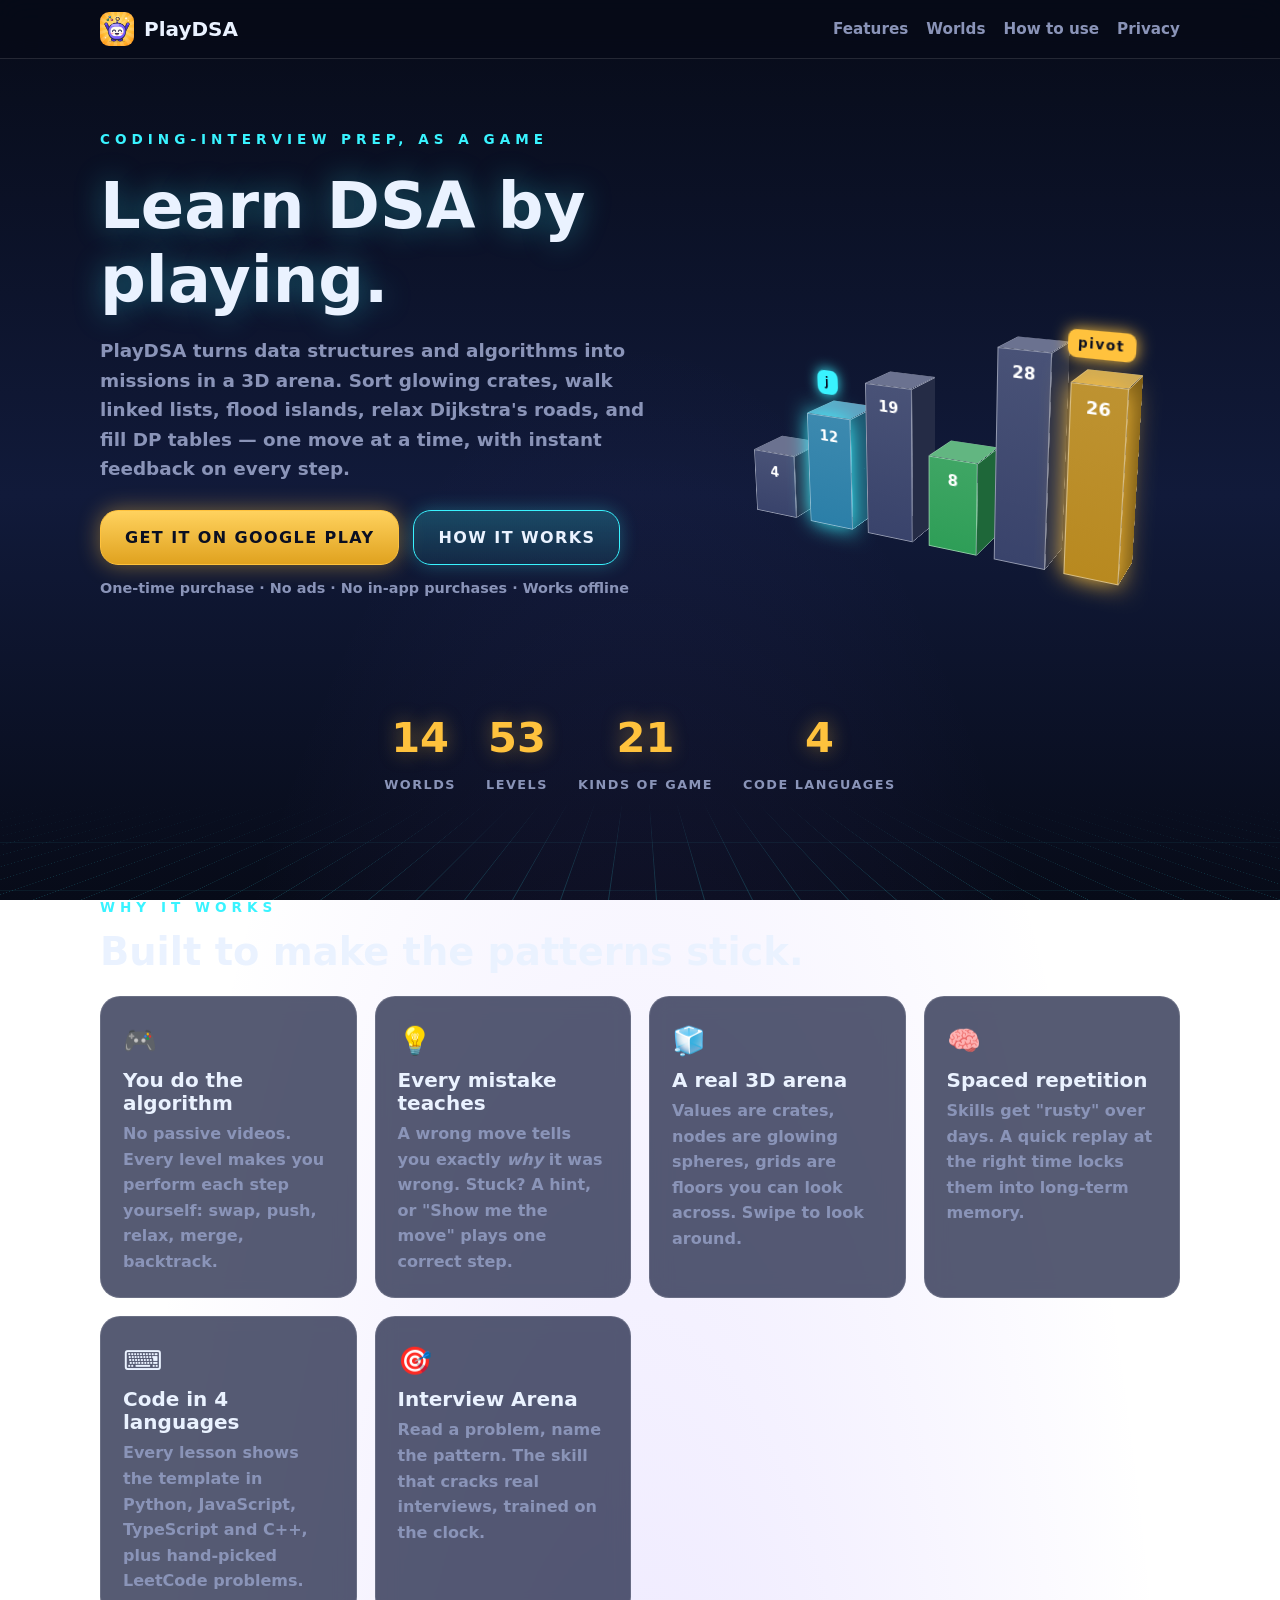
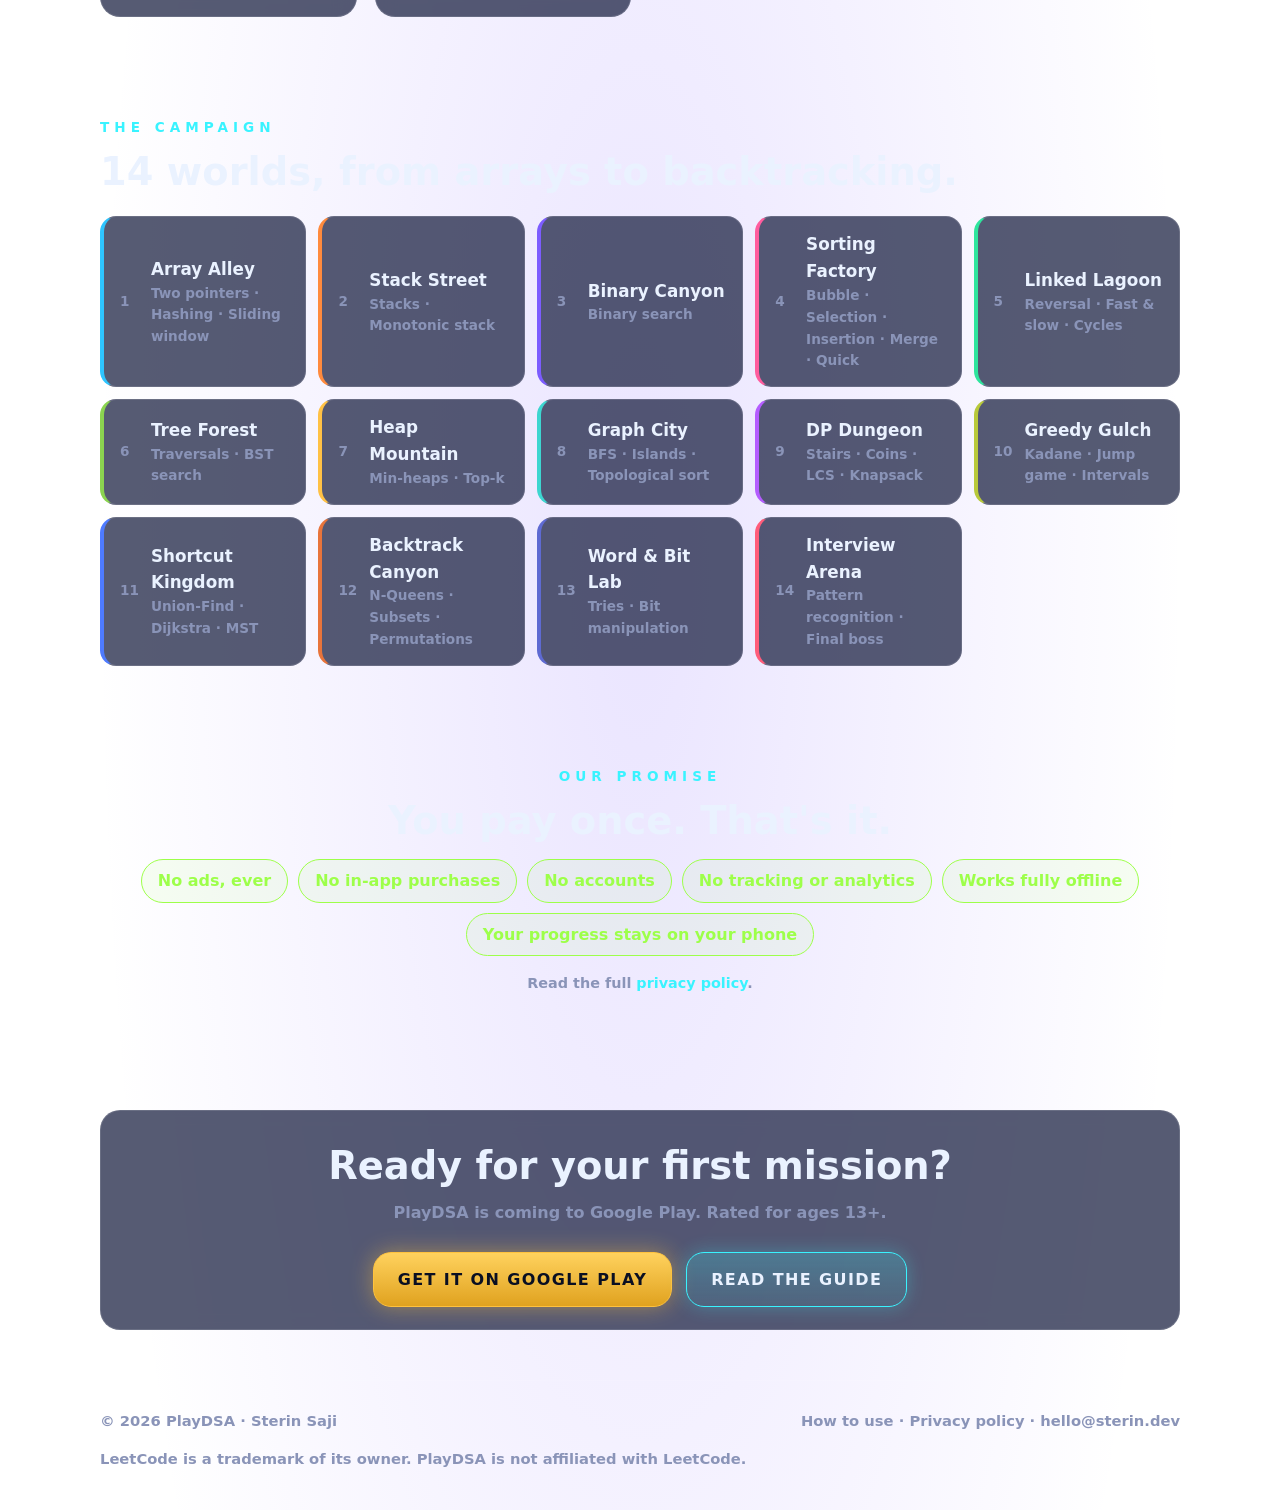
==== index.html @ d402b8c7 "policy and landing page" ====
<!DOCTYPE html>
<html lang="en">
<head>
  <meta charset="utf-8">
  <meta name="viewport" content="width=device-width, initial-scale=1">
  <title>PlayDSA — Learn Data Structures &amp; Algorithms by Playing</title>
  <meta name="description" content="PlayDSA turns coding-interview prep into a 3D game. 53 levels across 14 worlds: sorting, trees, graphs, dynamic programming and more. No ads, no tracking, works offline.">
  <meta property="og:title" content="PlayDSA — Learn DSA by playing">
  <meta property="og:description" content="A 3D game that teaches the data structures and algorithms you need for coding interviews. No ads. No tracking. Works offline.">
  <meta property="og:type" content="website">
  <meta property="og:image" content="assets/icon.png">
  <meta name="theme-color" content="#070b18">
  <link rel="icon" type="image/png" href="assets/icon.png">
  <link rel="stylesheet" href="style.css">
</head>
<body>
  <nav>
    <div class="wrap">
      <a class="brand" href="index.html"><img src="assets/icon.png" alt="">PlayDSA</a>
      <div class="links">
        <a class="wide" href="#features">Features</a>
        <a class="wide" href="#worlds">Worlds</a>
        <a href="how-to-use.html">How to use</a>
        <a href="privacy.html">Privacy</a>
      </div>
    </div>
  </nav>

  <header class="wrap hero">
    <div>
      <div class="kicker">Coding-interview prep, as a game</div>
      <h1>Learn DSA by playing.</h1>
      <p class="lead">PlayDSA turns data structures and algorithms into missions in a 3D arena. Sort glowing crates, walk linked lists, flood islands, relax Dijkstra's roads, and fill DP tables — one move at a time, with instant feedback on every step.</p>
      <div class="cta">
        <!-- Replace href with your Google Play listing URL once the app is live. -->
        <a class="btn primary" href="#get">Get it on Google Play</a>
        <a class="btn" href="how-to-use.html">How it works</a>
      </div>
      <p class="note">One-time purchase · No ads · No in-app purchases · Works offline</p>
    </div>
    <div class="stage" aria-hidden="true">
      <div class="row">
        <div class="crate" style="--h:70px"><div class="t"></div><div class="s"></div><div class="f">4</div></div>
        <div class="crate" style="--h:120px;--c:#2b7fa8;--g:#39f3ff"><span class="tag">j</span><div class="t"></div><div class="s"></div><div class="f">12</div></div>
        <div class="crate" style="--h:160px"><div class="t"></div><div class="s"></div><div class="f">19</div></div>
        <div class="crate" style="--h:95px;--c:#2e9e57"><div class="t"></div><div class="s"></div><div class="f">8</div></div>
        <div class="crate" style="--h:210px"><div class="t"></div><div class="s"></div><div class="f">28</div></div>
        <div class="crate" style="--h:185px;--c:#b8891f;--g:#ffc23d"><span class="tag" style="background:#ffc23d;box-shadow:0 0 14px #ffc23d">pivot</span><div class="t"></div><div class="s"></div><div class="f">26</div></div>
      </div>
    </div>
  </header>

  <section class="wrap">
    <div class="stats">
      <div class="stat"><b>14</b><span>worlds</span></div>
      <div class="stat"><b>53</b><span>levels</span></div>
      <div class="stat"><b>21</b><span>kinds of game</span></div>
      <div class="stat"><b>4</b><span>code languages</span></div>
    </div>
  </section>

  <section id="features" class="wrap">
    <div class="kicker">Why it works</div>
    <h2>Built to make the patterns stick.</h2>
    <div class="grid" style="margin-top:22px">
      <div class="card"><div class="icon">🎮</div><h3>You do the algorithm</h3><p>No passive videos. Every level makes you perform each step yourself: swap, push, relax, merge, backtrack.</p></div>
      <div class="card"><div class="icon">💡</div><h3>Every mistake teaches</h3><p>A wrong move tells you exactly <em>why</em> it was wrong. Stuck? A hint, or "Show me the move" plays one correct step.</p></div>
      <div class="card"><div class="icon">🧊</div><h3>A real 3D arena</h3><p>Values are crates, nodes are glowing spheres, grids are floors you can look across. Swipe to look around.</p></div>
      <div class="card"><div class="icon">🧠</div><h3>Spaced repetition</h3><p>Skills get "rusty" over days. A quick replay at the right time locks them into long-term memory.</p></div>
      <div class="card"><div class="icon">⌨️</div><h3>Code in 4 languages</h3><p>Every lesson shows the template in Python, JavaScript, TypeScript and C++, plus hand-picked LeetCode problems.</p></div>
      <div class="card"><div class="icon">🎯</div><h3>Interview Arena</h3><p>Read a problem, name the pattern. The skill that cracks real interviews, trained on the clock.</p></div>
    </div>
  </section>

  <section id="worlds" class="wrap">
    <div class="kicker">The campaign</div>
    <h2>14 worlds, from arrays to backtracking.</h2>
    <div class="worlds" style="margin-top:22px">
      <div class="world" style="--c:#2ec5ff"><span class="num">1</span><div><b>Array Alley</b><span>Two pointers · Hashing · Sliding window</span></div></div>
      <div class="world" style="--c:#ff8a3d"><span class="num">2</span><div><b>Stack Street</b><span>Stacks · Monotonic stack</span></div></div>
      <div class="world" style="--c:#7c5cff"><span class="num">3</span><div><b>Binary Canyon</b><span>Binary search</span></div></div>
      <div class="world" style="--c:#ff5c9e"><span class="num">4</span><div><b>Sorting Factory</b><span>Bubble · Selection · Insertion · Merge · Quick</span></div></div>
      <div class="world" style="--c:#2ee59d"><span class="num">5</span><div><b>Linked Lagoon</b><span>Reversal · Fast &amp; slow · Cycles</span></div></div>
      <div class="world" style="--c:#8bd450"><span class="num">6</span><div><b>Tree Forest</b><span>Traversals · BST search</span></div></div>
      <div class="world" style="--c:#ffc145"><span class="num">7</span><div><b>Heap Mountain</b><span>Min-heaps · Top-k</span></div></div>
      <div class="world" style="--c:#3dd6d0"><span class="num">8</span><div><b>Graph City</b><span>BFS · Islands · Topological sort</span></div></div>
      <div class="world" style="--c:#b45cff"><span class="num">9</span><div><b>DP Dungeon</b><span>Stairs · Coins · LCS · Knapsack</span></div></div>
      <div class="world" style="--c:#b8c93a"><span class="num">10</span><div><b>Greedy Gulch</b><span>Kadane · Jump game · Intervals</span></div></div>
      <div class="world" style="--c:#4e7bff"><span class="num">11</span><div><b>Shortcut Kingdom</b><span>Union-Find · Dijkstra · MST</span></div></div>
      <div class="world" style="--c:#e8743b"><span class="num">12</span><div><b>Backtrack Canyon</b><span>N-Queens · Subsets · Permutations</span></div></div>
      <div class="world" style="--c:#5e6ad2"><span class="num">13</span><div><b>Word &amp; Bit Lab</b><span>Tries · Bit manipulation</span></div></div>
      <div class="world" style="--c:#ff5c7a"><span class="num">14</span><div><b>Interview Arena</b><span>Pattern recognition · Final boss</span></div></div>
    </div>
  </section>

  <section class="wrap promise">
    <div class="kicker">Our promise</div>
    <h2>You pay once. That's it.</h2>
    <ul>
      <li>No ads, ever</li>
      <li>No in-app purchases</li>
      <li>No accounts</li>
      <li>No tracking or analytics</li>
      <li>Works fully offline</li>
      <li>Your progress stays on your phone</li>
    </ul>
    <p class="note">Read the full <a href="privacy.html">privacy policy</a>.</p>
  </section>

  <section id="get" class="wrap" style="text-align:center">
    <div class="card">
      <h2>Ready for your first mission?</h2>
      <p>PlayDSA is coming to Google Play. Rated for ages 13+.</p>
      <div class="cta" style="justify-content:center">
        <!-- Replace href with your Google Play listing URL once the app is live. -->
        <a class="btn primary" href="#get">Get it on Google Play</a>
        <a class="btn" href="how-to-use.html">Read the guide</a>
      </div>
    </div>
  </section>

  <footer>
    <div class="wrap">
      <span>© 2026 PlayDSA · Sterin Saji</span>
      <span><a href="how-to-use.html">How to use</a> · <a href="privacy.html">Privacy policy</a> · <a href="mailto:hello@sterin.dev">hello@sterin.dev</a></span>
      <span>LeetCode is a trademark of its owner. PlayDSA is not affiliated with LeetCode.</span>
    </div>
  </footer>
</body>
</html>
---- style.css ----
/* PlayDSA website — "night arena" style, matching the app. No external assets, no tracking. */
:root {
  --bg: #070b18;
  --sky: #111a3a;
  --panel: rgba(21, 29, 61, 0.72);
  --rim: rgba(255, 255, 255, 0.12);
  --text: #eaf2ff;
  --muted: #8a94b8;
  --cyan: #39f3ff;
  --magenta: #ff4fd0;
  --lime: #9dff4a;
  --amber: #ffc23d;
  --violet: #8b6cff;
  --radius: 20px;
  --font: "Nunito", "Segoe UI", system-ui, -apple-system, Roboto, sans-serif;
  --display: "Fredoka", "Trebuchet MS", "Segoe UI", system-ui, sans-serif;
}

* { box-sizing: border-box; }

html { scroll-behavior: smooth; }

html, body { overflow-x: hidden; }

body {
  margin: 0;
  font-family: var(--font);
  color: var(--text);
  background:
    radial-gradient(ellipse at 50% 70%, rgba(139, 108, 255, 0.18), transparent 60%),
    linear-gradient(180deg, var(--bg) 0%, var(--sky) 55%, var(--bg) 100%) fixed;
  line-height: 1.6;
  min-height: 100vh;
}

/* A neon floor grid fixed to the bottom of the viewport. */
body::before {
  content: "";
  position: fixed;
  inset: auto -50% 0 -50%;
  height: 45vh;
  background-image:
    linear-gradient(rgba(57, 243, 255, 0.18) 1px, transparent 1px),
    linear-gradient(90deg, rgba(57, 243, 255, 0.18) 1px, transparent 1px);
  background-size: 48px 48px;
  transform: perspective(420px) rotateX(62deg);
  transform-origin: 50% 100%;
  mask-image: linear-gradient(to top, black, transparent 90%);
  -webkit-mask-image: linear-gradient(to top, black, transparent 90%);
  pointer-events: none;
  z-index: -1;
}

a { color: var(--cyan); text-decoration: none; }
a:hover { text-decoration: underline; }

.wrap { width: min(1080px, 92vw); margin: 0 auto; }

/* ── Navigation ── */
nav {
  position: sticky;
  top: 0;
  z-index: 10;
  backdrop-filter: blur(14px);
  -webkit-backdrop-filter: blur(14px);
  background: rgba(7, 11, 24, 0.7);
  border-bottom: 1px solid var(--rim);
}
nav .wrap { display: flex; align-items: center; gap: 18px; padding: 12px 0; }
.brand { display: flex; align-items: center; gap: 10px; font-family: var(--display); font-weight: 700; font-size: 1.25rem; color: var(--text); }
.brand img { width: 34px; height: 34px; border-radius: 9px; }
.brand:hover { text-decoration: none; }
nav .links { margin-left: auto; display: flex; gap: 18px; flex-wrap: wrap; }
nav .links a { color: var(--muted); font-weight: 800; font-size: 0.95rem; }
nav .links a:hover, nav .links a.active { color: var(--text); text-decoration: none; }

/* ── Buttons ── */
.btn {
  display: inline-flex;
  align-items: center;
  gap: 10px;
  padding: 14px 24px;
  border-radius: 18px;
  font-family: var(--display);
  font-weight: 700;
  letter-spacing: 1.4px;
  text-transform: uppercase;
  border: 1.6px solid var(--cyan);
  color: var(--text);
  background: linear-gradient(180deg, rgba(57, 243, 255, 0.22), rgba(57, 243, 255, 0.08));
  box-shadow: 0 0 18px rgba(57, 243, 255, 0.28);
  transition: transform 0.12s, box-shadow 0.2s;
}
.btn:hover { text-decoration: none; transform: translateY(-2px); box-shadow: 0 0 28px rgba(57, 243, 255, 0.5); }
.btn.primary { background: linear-gradient(180deg, #ffd25e, #e0a21f); border-color: var(--amber); color: #0a0f22; box-shadow: 0 0 22px rgba(255, 194, 61, 0.45); }

/* ── Hero ── */
.hero { display: grid; grid-template-columns: 1.1fr 1fr; gap: 40px; align-items: center; padding: 70px 0 40px; }
.kicker { font-family: var(--display); color: var(--cyan); letter-spacing: 5px; font-weight: 700; font-size: 0.85rem; text-transform: uppercase; }
h1, h2, h3 { font-family: var(--display); line-height: 1.15; margin: 0.3em 0; }
h1 { font-size: clamp(2.4rem, 6vw, 4rem); text-shadow: 0 0 30px rgba(57, 243, 255, 0.35); }
h2 { font-size: clamp(1.7rem, 3.5vw, 2.4rem); }
.lead { color: var(--muted); font-size: 1.15rem; font-weight: 700; max-width: 36em; }
.cta { display: flex; gap: 14px; flex-wrap: wrap; margin-top: 26px; }
.note { color: var(--muted); font-size: 0.9rem; font-weight: 700; margin-top: 12px; }

/* CSS-only 3D crates, like the in-game arena. */
.stage { height: 340px; perspective: 900px; display: flex; align-items: flex-end; justify-content: center; }
.row { display: flex; gap: 18px; align-items: flex-end; transform: rotateX(-14deg) rotateY(-26deg); transform-style: preserve-3d; animation: sway 7s ease-in-out infinite; }
@keyframes sway { 0%, 100% { transform: rotateX(-14deg) rotateY(-26deg); } 50% { transform: rotateX(-12deg) rotateY(-14deg); } }
.crate { --h: 120px; --w: 52px; --c: #39436b; --g: transparent; position: relative; width: var(--w); height: var(--h); transform-style: preserve-3d; animation: bob 3.2s ease-in-out infinite; }
.crate:nth-child(2n) { animation-delay: -1.2s; }
.crate:nth-child(3n) { animation-delay: -2.1s; }
@keyframes bob { 0%, 100% { transform: translateY(0); } 50% { transform: translateY(-6px); } }
.crate .f, .crate .t, .crate .s { position: absolute; border: 1.6px solid color-mix(in srgb, var(--c) 55%, white); }
/* A real cube: front pushed forward, top laid flat on the top edge, side standing at the right edge. */
.crate .f { inset: 0; transform: translateZ(calc(var(--w) / 2)); background: linear-gradient(180deg, color-mix(in srgb, var(--c) 92%, white), var(--c)); display: flex; justify-content: center; padding-top: 8px; font-family: var(--display); font-weight: 700; color: white; box-shadow: 0 0 24px var(--g); }
.crate .t { left: 0; top: calc(var(--w) / -2); width: var(--w); height: var(--w); transform: rotateX(90deg); background: color-mix(in srgb, var(--c) 75%, white); }
.crate .s { left: calc(var(--w) / 2); top: 0; width: var(--w); height: var(--h); transform: rotateY(90deg); background: color-mix(in srgb, var(--c) 65%, black); }
.tag { position: absolute; top: -48px; left: 50%; transform: translateX(-50%); background: var(--cyan); color: #0a0f22; font-family: var(--display); font-weight: 700; font-size: 0.75rem; letter-spacing: 1.4px; padding: 3px 9px; border-radius: 8px; box-shadow: 0 0 14px var(--cyan); white-space: nowrap; }
.crate .tag { transform: translateX(-50%) translateZ(calc(var(--w) / 2)); }

/* ── Sections & cards ── */
section { padding: 50px 0; }
.grid { display: grid; grid-template-columns: repeat(auto-fit, minmax(240px, 1fr)); gap: 18px; }
.card {
  background: var(--panel);
  border: 1.4px solid var(--rim);
  border-radius: var(--radius);
  padding: 22px;
  backdrop-filter: blur(10px);
  -webkit-backdrop-filter: blur(10px);
}
.card h3 { font-size: 1.25rem; }
.card p { color: var(--muted); font-weight: 700; margin: 0.4em 0 0; }
.icon { font-size: 1.7rem; }
.worlds { display: grid; grid-template-columns: repeat(auto-fit, minmax(200px, 1fr)); gap: 12px; }
.world { display: flex; gap: 12px; align-items: center; padding: 14px 16px; border-radius: 16px; background: var(--panel); border: 1.4px solid var(--rim); border-left: 4px solid var(--c, var(--cyan)); }
.world b { font-family: var(--display); font-size: 1.05rem; }
.world span { display: block; color: var(--muted); font-size: 0.85rem; font-weight: 700; }
.num { font-family: var(--display); color: var(--c, var(--cyan)); font-weight: 700; min-width: 2ch; }
.stats { display: flex; gap: 30px; flex-wrap: wrap; justify-content: center; text-align: center; }
.stat b { display: block; font-family: var(--display); font-size: 2.6rem; color: var(--amber); text-shadow: 0 0 20px rgba(255, 194, 61, 0.4); }
.stat span { color: var(--muted); font-weight: 800; letter-spacing: 1.5px; text-transform: uppercase; font-size: 0.8rem; }
.promise { text-align: center; }
.promise ul { list-style: none; padding: 0; display: flex; flex-wrap: wrap; gap: 10px; justify-content: center; }
.promise li { padding: 8px 16px; border-radius: 30px; border: 1.4px solid var(--lime); color: var(--lime); font-weight: 800; background: rgba(157, 255, 74, 0.08); }

/* ── Long-form pages (privacy, how to use) ── */
.doc { padding: 50px 0 80px; }
.doc .card { padding: 30px clamp(20px, 4vw, 44px); }
.doc h1 { font-size: clamp(2rem, 5vw, 3rem); }
.doc h2 { font-size: 1.5rem; margin-top: 1.6em; color: var(--cyan); }
.doc h3 { font-size: 1.15rem; margin-top: 1.2em; }
.doc p, .doc li { color: #cfd7f2; font-weight: 600; }
.doc li { margin: 0.35em 0; }
.doc table { width: 100%; border-collapse: collapse; margin: 1em 0; }
.doc th, .doc td { text-align: left; padding: 10px 12px; border-bottom: 1px solid var(--rim); vertical-align: top; }
.doc th { font-family: var(--display); color: var(--amber); font-weight: 700; }
.updated { color: var(--muted); font-weight: 800; }
.callout { border-left: 4px solid var(--lime); background: rgba(157, 255, 74, 0.08); padding: 14px 18px; border-radius: 12px; margin: 1.2em 0; }
.steps { counter-reset: step; list-style: none; padding: 0; }
.steps li { counter-increment: step; position: relative; padding-left: 52px; margin: 18px 0; }
.steps li::before { content: counter(step); position: absolute; left: 0; top: -2px; width: 36px; height: 36px; display: grid; place-items: center; border-radius: 10px; background: rgba(57, 243, 255, 0.15); border: 1.4px solid var(--cyan); color: var(--cyan); font-family: var(--display); font-weight: 700; }
kbd, code { font-family: ui-monospace, Menlo, Consolas, monospace; background: rgba(255, 255, 255, 0.08); padding: 1px 6px; border-radius: 6px; font-size: 0.92em; }
.toc { display: flex; flex-wrap: wrap; gap: 8px; margin: 1em 0 0.5em; }
.toc a { padding: 6px 12px; border-radius: 20px; border: 1px solid var(--rim); color: var(--text); font-weight: 800; font-size: 0.9rem; }

/* ── Footer ── */
footer { border-top: 1px solid var(--rim); padding: 28px 0 40px; color: var(--muted); font-weight: 700; font-size: 0.92rem; }
footer .wrap { display: flex; flex-wrap: wrap; gap: 14px 24px; justify-content: space-between; }
footer a { color: var(--muted); }

@media (max-width: 820px) {
  .hero { grid-template-columns: 1fr; padding-top: 40px; text-align: center; }
  .hero .lead { margin: 0 auto; }
  .cta { justify-content: center; }
  .stage { height: 280px; }
  .crate { --w: 40px; }
  nav .links { gap: 12px; }
  nav .links a { font-size: 0.85rem; }
  nav .links a.wide { display: none; }
  .brand span { display: none; }
}

@media (prefers-reduced-motion: reduce) {
  .row, .crate { animation: none; }
  html { scroll-behavior: auto; }
}
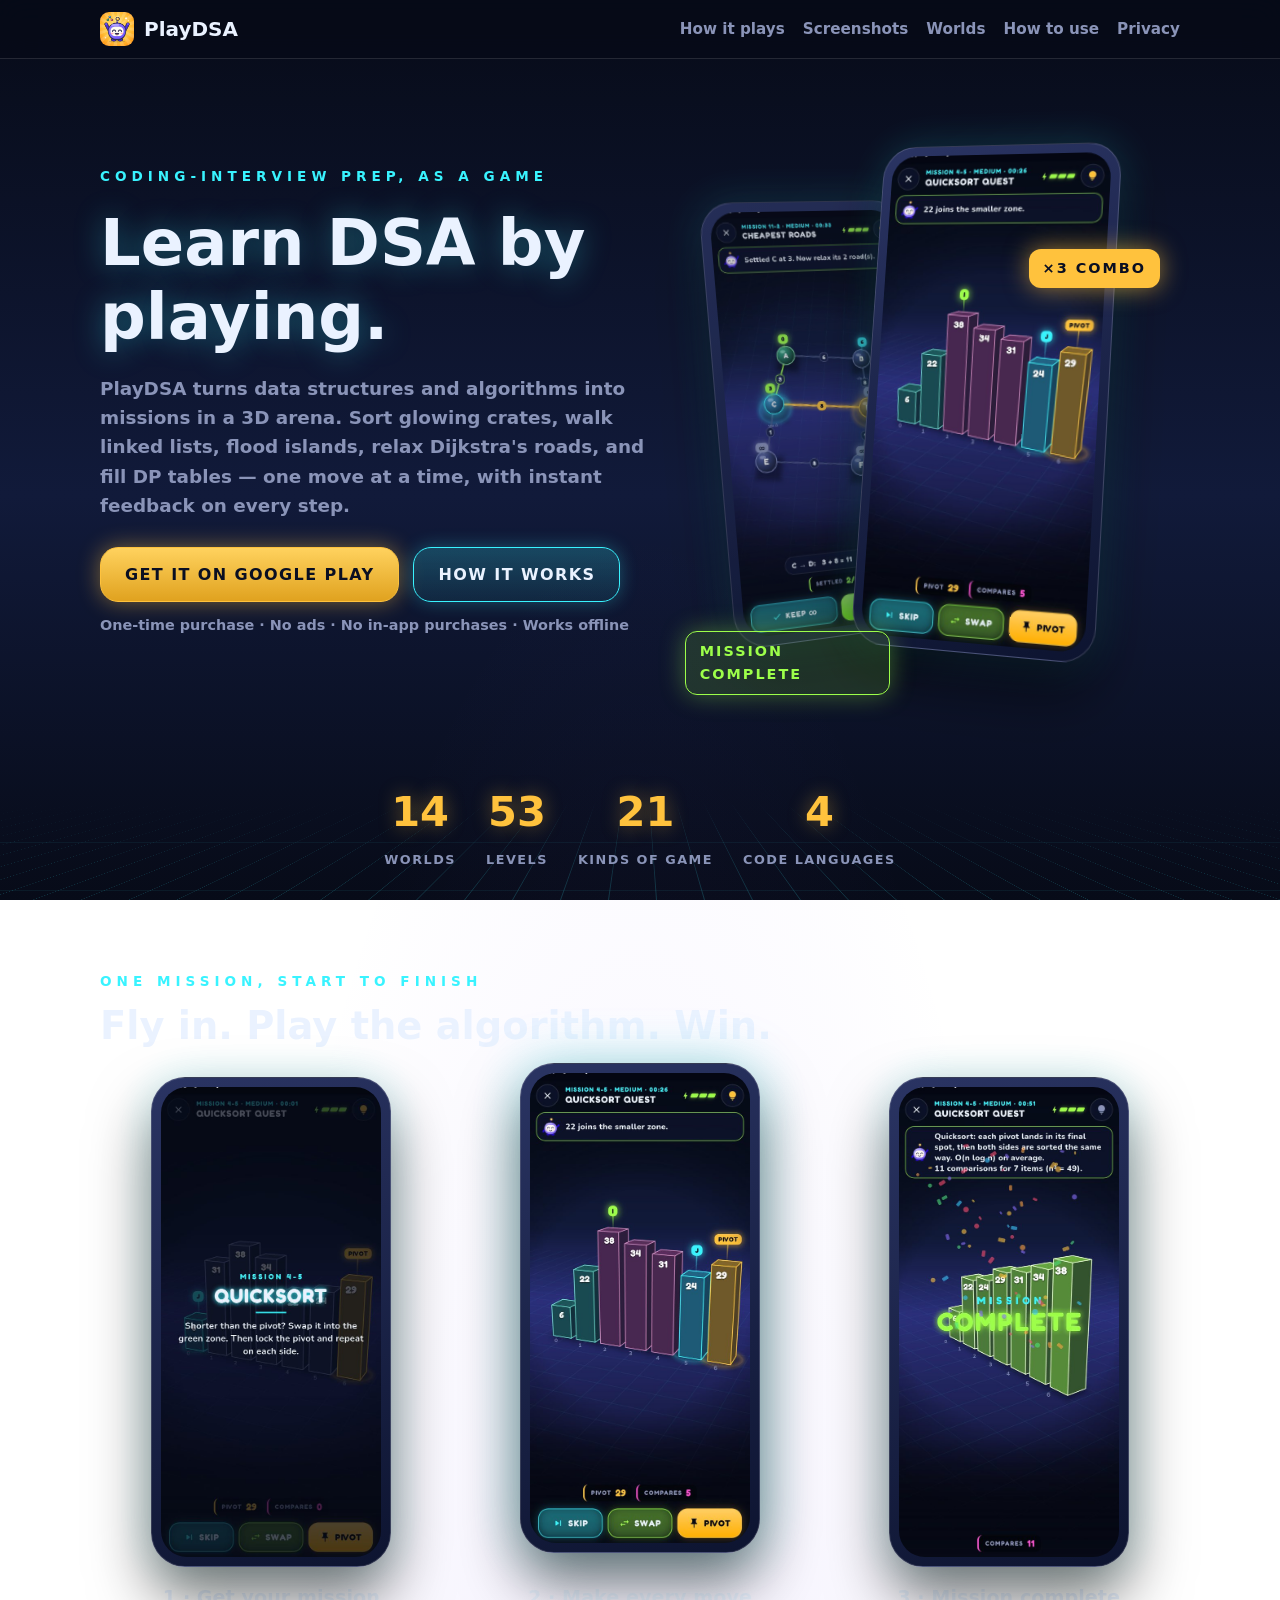
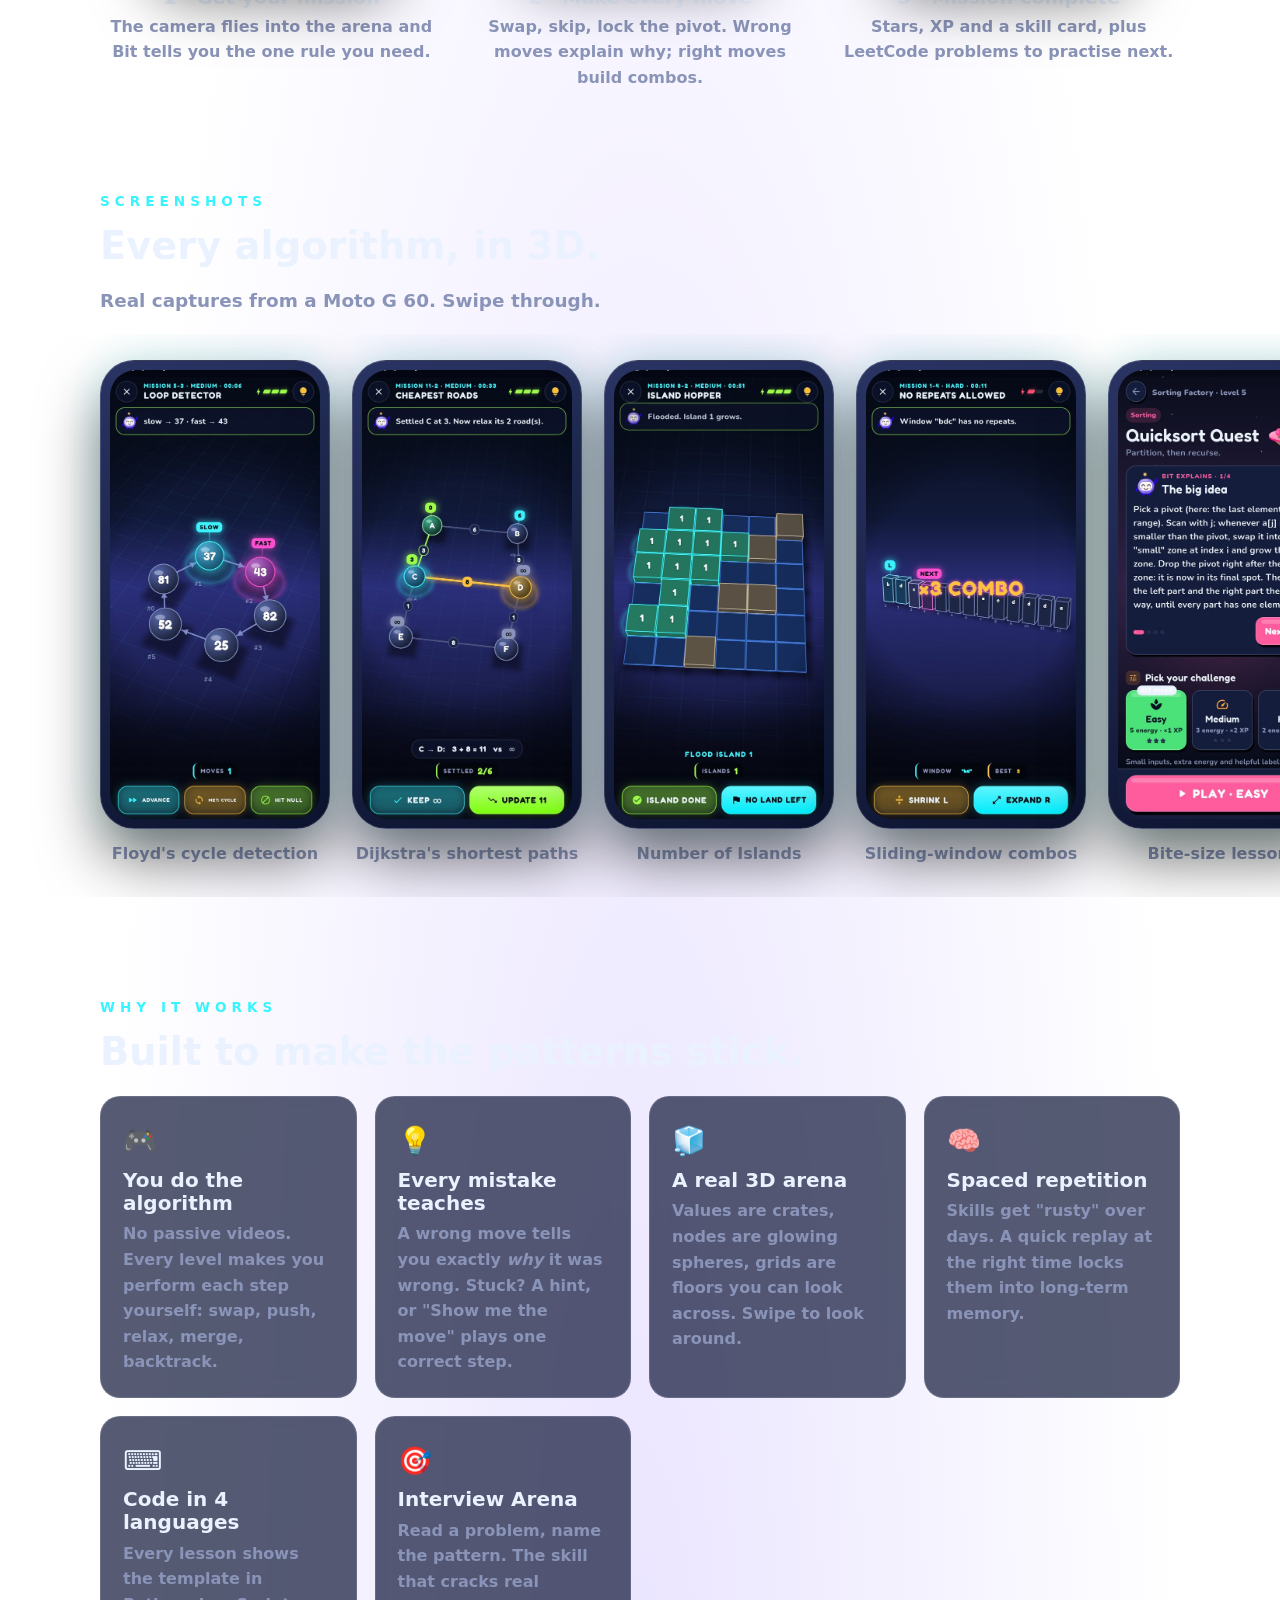
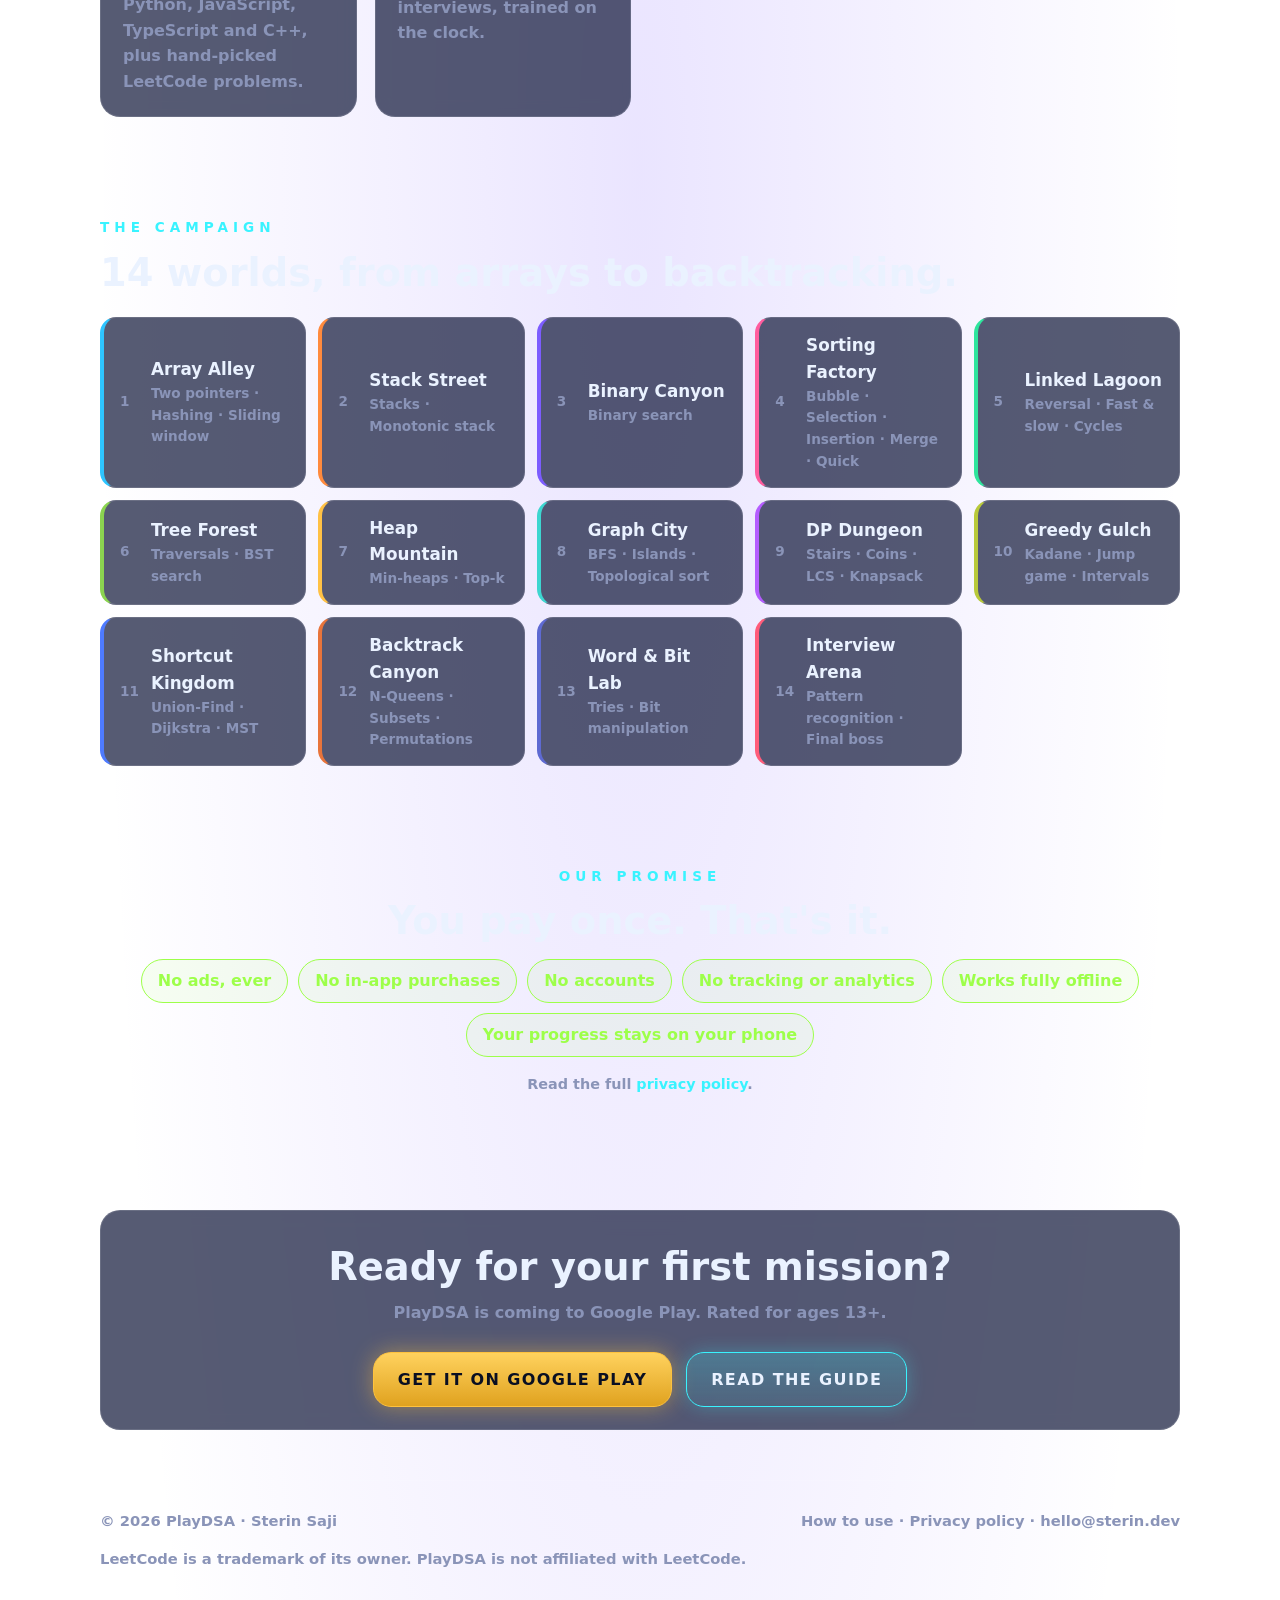
==== commit 9a96cc2c: "Real screenshots, mission walkthrough and gallery on the landing page Co-Authored-By: Claude Opus 5." ====
--- a/index.html
+++ b/index.html
@@ -8,7 +8,7 @@
   <meta property="og:title" content="PlayDSA — Learn DSA by playing">
   <meta property="og:description" content="A 3D game that teaches the data structures and algorithms you need for coding interviews. No ads. No tracking. Works offline.">
   <meta property="og:type" content="website">
-  <meta property="og:image" content="assets/icon.png">
+  <meta property="og:image" content="assets/screens/qmid.jpg">
   <meta name="theme-color" content="#070b18">
   <link rel="icon" type="image/png" href="assets/icon.png">
   <link rel="stylesheet" href="style.css">
@@ -18,7 +18,8 @@
     <div class="wrap">
       <a class="brand" href="index.html"><img src="assets/icon.png" alt="">PlayDSA</a>
       <div class="links">
-        <a class="wide" href="#features">Features</a>
+        <a class="wide" href="#mission">How it plays</a>
+        <a class="wide" href="#gallery">Screenshots</a>
         <a class="wide" href="#worlds">Worlds</a>
         <a href="how-to-use.html">How to use</a>
         <a href="privacy.html">Privacy</a>
@@ -38,15 +39,11 @@
       </div>
       <p class="note">One-time purchase · No ads · No in-app purchases · Works offline</p>
     </div>
-    <div class="stage" aria-hidden="true">
-      <div class="row">
-        <div class="crate" style="--h:70px"><div class="t"></div><div class="s"></div><div class="f">4</div></div>
-        <div class="crate" style="--h:120px;--c:#2b7fa8;--g:#39f3ff"><span class="tag">j</span><div class="t"></div><div class="s"></div><div class="f">12</div></div>
-        <div class="crate" style="--h:160px"><div class="t"></div><div class="s"></div><div class="f">19</div></div>
-        <div class="crate" style="--h:95px;--c:#2e9e57"><div class="t"></div><div class="s"></div><div class="f">8</div></div>
-        <div class="crate" style="--h:210px"><div class="t"></div><div class="s"></div><div class="f">28</div></div>
-        <div class="crate" style="--h:185px;--c:#b8891f;--g:#ffc23d"><span class="tag" style="background:#ffc23d;box-shadow:0 0 14px #ffc23d">pivot</span><div class="t"></div><div class="s"></div><div class="f">26</div></div>
-      </div>
+    <div class="phones" aria-hidden="true">
+      <div class="phone back"><img src="assets/screens/dij4.jpg" alt=""></div>
+      <div class="phone front"><img src="assets/screens/qmid.jpg" alt="PlayDSA quicksort level: glowing 3D crates being partitioned around a pivot"></div>
+      <div class="chip c1">×3 COMBO</div>
+      <div class="chip c2">MISSION COMPLETE</div>
     </div>
   </header>
 
@@ -56,6 +53,43 @@
       <div class="stat"><b>53</b><span>levels</span></div>
       <div class="stat"><b>21</b><span>kinds of game</span></div>
       <div class="stat"><b>4</b><span>code languages</span></div>
+    </div>
+  </section>
+
+  <section id="mission" class="wrap">
+    <div class="kicker">One mission, start to finish</div>
+    <h2>Fly in. Play the algorithm. Win.</h2>
+    <div class="trio">
+      <figure class="step">
+        <div class="phone small"><img src="assets/screens/intro.jpg" alt="Mission intro screen for Quicksort" loading="lazy"></div>
+        <figcaption><b>1 · Get your mission</b><span>The camera flies into the arena and Bit tells you the one rule you need.</span></figcaption>
+      </figure>
+      <figure class="step">
+        <div class="phone small"><img src="assets/screens/qmid.jpg" alt="Quicksort in progress with i, j and pivot tags" loading="lazy"></div>
+        <figcaption><b>2 · Make every move</b><span>Swap, skip, lock the pivot. Wrong moves explain why; right moves build combos.</span></figcaption>
+      </figure>
+      <figure class="step">
+        <div class="phone small"><img src="assets/screens/qwin.jpg" alt="Mission complete with confetti over sorted crates" loading="lazy"></div>
+        <figcaption><b>3 · Mission complete</b><span>Stars, XP and a skill card, plus LeetCode problems to practise next.</span></figcaption>
+      </figure>
+    </div>
+  </section>
+
+  <section id="gallery">
+    <div class="wrap">
+      <div class="kicker">Screenshots</div>
+      <h2>Every algorithm, in 3D.</h2>
+      <p class="lead">Real captures from a Moto G 60. Swipe through.</p>
+    </div>
+    <div class="gallery">
+      <figure><div class="phone"><img src="assets/screens/loop3.jpg" alt="Loop detector: slow and fast pointers on a linked-list cycle" loading="lazy"></div><figcaption>Floyd's cycle detection</figcaption></figure>
+      <figure><div class="phone"><img src="assets/screens/dij4.jpg" alt="Dijkstra shortest paths on a 3D road graph" loading="lazy"></div><figcaption>Dijkstra's shortest paths</figcaption></figure>
+      <figure><div class="phone"><img src="assets/screens/islands2.jpg" alt="Number of Islands flood fill on a 3D grid" loading="lazy"></div><figcaption>Number of Islands</figcaption></figure>
+      <figure><div class="phone"><img src="assets/screens/game_window_combo.jpg" alt="Sliding window game with a combo" loading="lazy"></div><figcaption>Sliding-window combos</figcaption></figure>
+      <figure><div class="phone"><img src="assets/screens/qlesson.jpg" alt="Quicksort lesson with Bit" loading="lazy"></div><figcaption>Bite-size lessons</figcaption></figure>
+      <figure><div class="phone"><img src="assets/screens/world4.jpg" alt="Sorting Factory world map" loading="lazy"></div><figcaption>14 worlds to explore</figcaption></figure>
+      <figure><div class="phone"><img src="assets/screens/result.jpg" alt="Mission complete debrief with stars on a podium" loading="lazy"></div><figcaption>Stars, XP and skill cards</figcaption></figure>
+      <figure><div class="phone"><img src="assets/screens/home.jpg" alt="Home screen with daily goal and next level" loading="lazy"></div><figcaption>A daily habit, no guilt</figcaption></figure>
     </div>
   </section>
 
--- a/style.css
+++ b/style.css
@@ -119,6 +119,33 @@
 .crate .s { left: calc(var(--w) / 2); top: 0; width: var(--w); height: var(--h); transform: rotateY(90deg); background: color-mix(in srgb, var(--c) 65%, black); }
 .tag { position: absolute; top: -48px; left: 50%; transform: translateX(-50%); background: var(--cyan); color: #0a0f22; font-family: var(--display); font-weight: 700; font-size: 0.75rem; letter-spacing: 1.4px; padding: 3px 9px; border-radius: 8px; box-shadow: 0 0 14px var(--cyan); white-space: nowrap; }
 .crate .tag { transform: translateX(-50%) translateZ(calc(var(--w) / 2)); }
+
+/* ── Phone mockups ── */
+.phone { position: relative; border-radius: 34px; padding: 9px; background: linear-gradient(160deg, #2a3463, #0d1430); border: 1.5px solid rgba(255, 255, 255, 0.16); box-shadow: 0 30px 60px rgba(0, 0, 0, 0.55), 0 0 40px rgba(57, 243, 255, 0.18); }
+.phone img { display: block; width: 100%; border-radius: 26px; }
+.phones { position: relative; height: 560px; perspective: 1400px; }
+.phones .phone { position: absolute; width: 250px; }
+.phones .front { right: 70px; top: 10px; transform: rotateY(-18deg) rotateX(6deg) rotateZ(2deg); animation: float 6s ease-in-out infinite; z-index: 2; }
+.phones .back { right: 250px; top: 70px; width: 215px; transform: rotateY(22deg) rotateX(4deg) rotateZ(-4deg); opacity: 0.8; animation: float 7s ease-in-out -2s infinite; }
+@keyframes float { 0%, 100% { translate: 0 0; } 50% { translate: 0 -14px; } }
+.chip { position: absolute; z-index: 3; font-family: var(--display); font-weight: 700; letter-spacing: 2px; padding: 8px 14px; border-radius: 12px; font-size: 0.9rem; }
+.chip.c1 { right: 20px; top: 120px; background: var(--amber); color: #0a0f22; box-shadow: 0 0 24px rgba(255, 194, 61, 0.6); animation: float 4s ease-in-out -1s infinite; }
+.chip.c2 { right: 290px; bottom: -6px; background: rgba(157, 255, 74, 0.14); color: var(--lime); border: 1.5px solid var(--lime); box-shadow: 0 0 24px rgba(157, 255, 74, 0.35); animation: float 5s ease-in-out -3s infinite; }
+
+/* ── Mission walkthrough ── */
+.trio { display: grid; grid-template-columns: repeat(3, 1fr); gap: 26px; margin-top: 28px; }
+.step { margin: 0; text-align: center; }
+.step .phone { width: min(240px, 100%); margin: 0 auto 16px; }
+.step:nth-child(2) .phone { transform: translateY(-14px); box-shadow: 0 30px 60px rgba(0, 0, 0, 0.55), 0 0 50px rgba(57, 243, 255, 0.35); }
+.step b { display: block; font-family: var(--display); font-size: 1.2rem; }
+.step span { color: var(--muted); font-weight: 700; }
+
+/* ── Gallery ── */
+.gallery { display: flex; gap: 22px; overflow-x: auto; scroll-snap-type: x mandatory; padding: 26px max(4vw, calc((100vw - 1080px) / 2)) 30px; scrollbar-width: thin; scrollbar-color: rgba(57, 243, 255, 0.4) transparent; }
+.gallery figure { margin: 0; flex: 0 0 auto; width: 230px; scroll-snap-align: center; text-align: center; }
+.gallery figcaption { margin-top: 12px; color: var(--muted); font-weight: 800; }
+.gallery .phone { transition: transform 0.25s, box-shadow 0.25s; }
+.gallery .phone:hover { transform: translateY(-8px) rotateZ(-1deg); box-shadow: 0 30px 60px rgba(0, 0, 0, 0.55), 0 0 50px rgba(57, 243, 255, 0.4); }
 
 /* ── Sections & cards ── */
 section { padding: 50px 0; }
@@ -176,6 +203,13 @@
   .hero .lead { margin: 0 auto; }
   .cta { justify-content: center; }
   .stage { height: 280px; }
+  .phones { height: 470px; margin-top: 10px; }
+  .phones .front { right: 50%; transform: translateX(50%) rotateY(-12deg) rotateX(4deg); width: 220px; top: 0; }
+  .phones .back { right: 50%; transform: translateX(-5%) rotateY(18deg) rotateX(4deg) rotateZ(-4deg); width: 180px; top: 50px; }
+  .chip.c1 { right: 6%; top: 60px; }
+  .chip.c2 { right: auto; left: 4%; bottom: -14px; }
+  .trio { grid-template-columns: 1fr; }
+  .step:nth-child(2) .phone { transform: none; }
   .crate { --w: 40px; }
   nav .links { gap: 12px; }
   nav .links a { font-size: 0.85rem; }
@@ -184,6 +218,6 @@
 }
 
 @media (prefers-reduced-motion: reduce) {
-  .row, .crate { animation: none; }
+  .row, .crate, .phone, .chip { animation: none !important; }
   html { scroll-behavior: auto; }
 }
